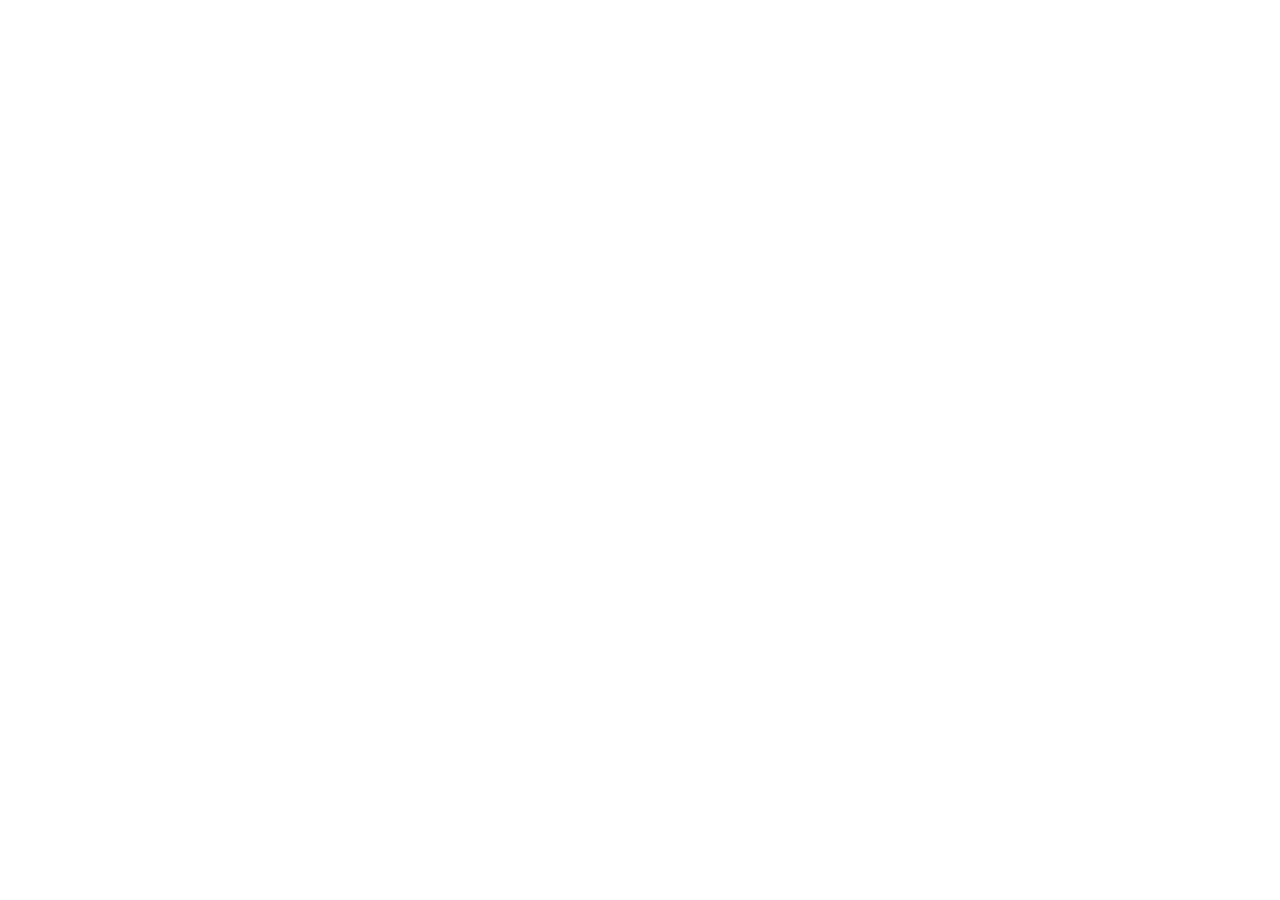
==== src/pages/cadastro.html @ 9d97c4de "adiciona estrutura básica de HTML e arquivo CSS" ====
<!DOCTYPE html>
<html lang="en">
<head>
    <meta charset="UTF-8">
    <meta name="viewport" content="width=device-width, initial-scale=1.0">
    <title>MetaMoforse</title>
</head>
<body>
    
</body>
</html>
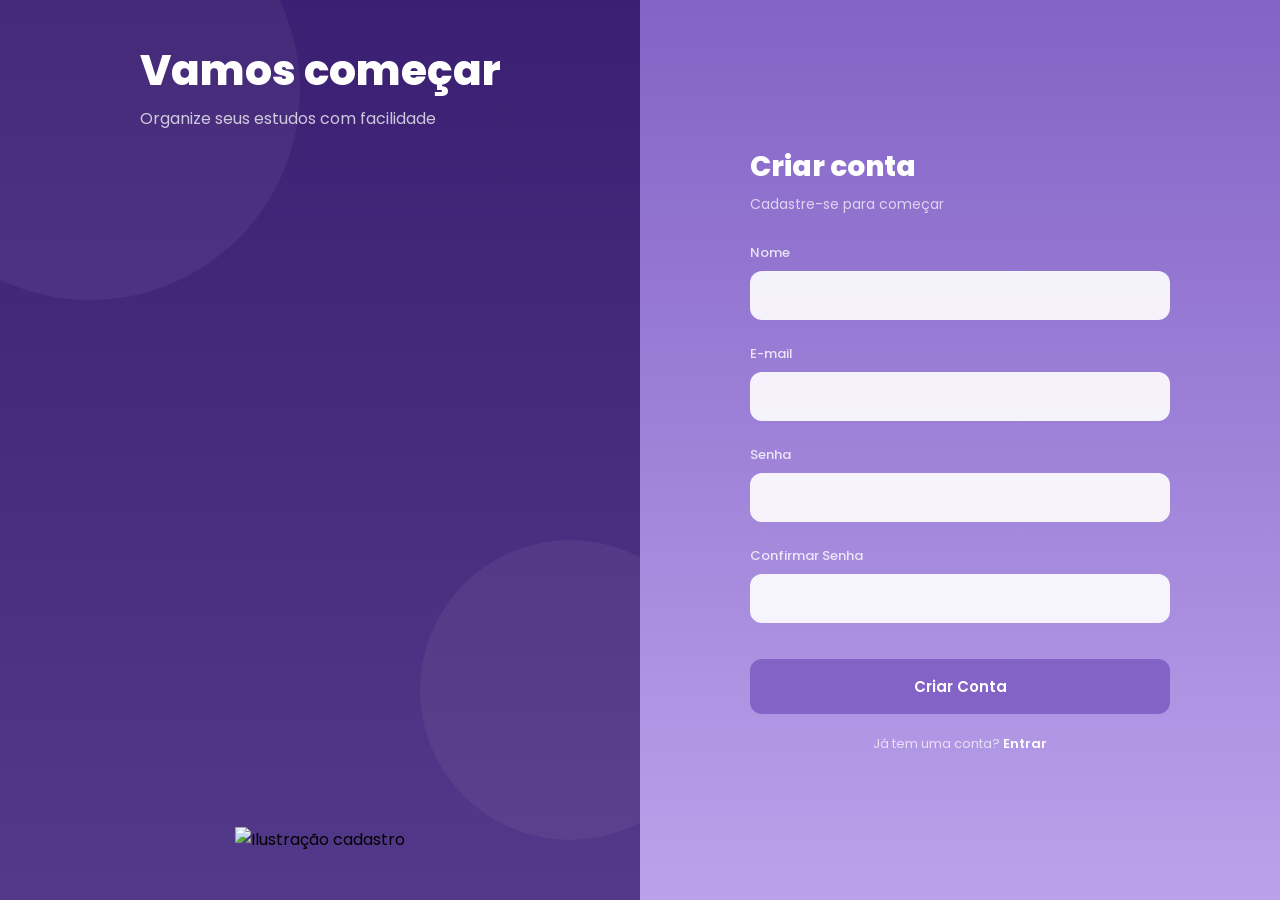
==== commit 5a78de2f: "adiciona página de cadastro com formulário e estilos CSS" ====
--- a/src/pages/cadastro.html
+++ b/src/pages/cadastro.html
@@ -1,11 +1,57 @@
 <!DOCTYPE html>
-<html lang="en">
+<html lang="pt-br">
 <head>
     <meta charset="UTF-8">
     <meta name="viewport" content="width=device-width, initial-scale=1.0">
-    <title>MetaMoforse</title>
+    <title>MetaMoforse - Criar Conta</title>
+    <link href="https://fonts.googleapis.com/css2?family=Poppins:wght@400;500;600;700;800&display=swap" rel="stylesheet">
+    <link rel="stylesheet" href="../assets/css/cadastro.css">
 </head>
 <body>
-    
+    <div class="container">
+        <!-- LADO ESQUERDO -->
+        <div class="left">
+            <div class="left-text">
+                <h1 class="left-title">Vamos começar</h1>
+                <p class="left-sub">Organize seus estudos com facilidade</p>
+            </div>
+            <div class="left-illustration">
+                <img src="assets/img/ilustracao-cadastro.png" alt="Ilustração cadastro">
+            </div>
+        </div>
+        <!-- LADO DIREITO -->
+        <div class="right">
+            <div class="form-box">
+            <h2 class="form-title">Criar conta</h2>
+            <p class="form-sub">Cadastre-se para começar</p>
+
+            <form action="" method="POST">
+                <div class="field">
+                    <label for="nome">Nome</label>
+                    <input type="text" id="nome" name="nome" required>
+                </div>
+
+                <div class="field">
+                    <label for="email">E-mail</label>
+                    <input type="email" id="email" name="email" required>
+                </div>
+
+                <div class="field">
+                    <label for="senha">Senha</label>
+                    <input type="password" id="senha" name="senha" required>
+                </div>
+
+                 <div class="field">
+                    <label for="confirmar">Confirmar Senha</label>
+                    <input type="password" id="confirmar" name="confirmar" required>
+                 </div>
+
+                <button type="submit" class="btn-criar">Criar Conta</button>
+            </form>
+
+            <p class="login-link">Já tem uma conta? <a href="login.html">Entrar</a></p>
+        </div>
+        </div>
+    </div>
 </body>
 </html>
--- a/src/assets/css/cadastro.css
+++ b/src/assets/css/cadastro.css
@@ -0,0 +1,255 @@
+* {
+  box-sizing: border-box;
+  margin: 0;
+  padding: 0;
+}
+
+body {
+  font-family: 'Poppins', sans-serif;
+  min-height: 100vh;
+}
+
+/* ── CONTAINER ── */
+.container {
+  display: flex;
+  width: 100%;
+  min-height: 100vh;
+}
+
+/* ── LADO ESQUERDO ── */
+.left {
+  width: 50%;
+  background:linear-gradient(to bottom, #3A1F72, #533989);;
+  display: flex;
+  flex-direction: column;
+  justify-content: center; /* horizontal */
+  align-items: center;     /* vertical */
+  padding: 48px;
+  position: relative;
+  overflow: hidden;
+}
+
+.left::before {
+  content: '';
+  position: absolute;
+  width: 420px;
+  height: 420px;
+  border-radius: 50%;
+  background: rgba(255, 255, 255, 0.05);
+  top: -120px;
+  left: -120px;
+}
+
+.left::after {
+  content: '';
+  position: absolute;
+  width: 300px;
+  height: 300px;
+  border-radius: 50%;
+  background: rgba(255, 255, 255, 0.05);
+  bottom: 60px;
+  right: -80px;
+}
+
+.left-text {
+  position: relative;
+  z-index: 1;
+}
+
+.left-title {
+  font-size: 42px;
+  font-weight: 800;
+  color: #fff;
+  line-height: 1.1;
+  margin-bottom: 12px;
+}
+
+.left-sub {
+  font-size: 16px;
+  color: rgba(255, 255, 255, 0.75);
+}
+ 
+.left-illustration {
+  position: relative;
+  z-index: 1;
+  flex: 1;
+  display: flex;
+  align-items: flex-end;
+  justify-content: center;
+  padding-top: 32px;
+}
+
+.left-illustration img {
+  max-width: 100%;
+  max-height: 360px;
+  object-fit: contain;
+}
+
+/* ── LADO DIREITO ── */
+.right {
+  width: 50%;
+  background:linear-gradient(to bottom, #8363C6, #BAA2EB);;
+  display: flex;
+  justify-content: center;
+  align-items: center;
+  padding:40px;
+}
+
+.form-box {
+  width: 100%;
+  max-width: 420px;
+}
+
+.form-title {
+  font-size: 28px;
+  font-weight: 800;
+  color: #fff;
+  margin-bottom: 6px;
+}
+
+.form-sub {
+  font-size: 14px;
+  color: rgba(255, 255, 255, 0.7);
+  margin-bottom: 28px;
+}
+
+/* ── CAMPOS ── */
+.field {
+  margin-bottom: 24px;
+}
+
+.field label {
+  display: block;
+  font-size: 13px;
+  color: rgba(255, 255, 255, 0.8);
+  margin-bottom: 8px;
+  font-weight: 500;
+}
+
+.field input {
+  width: 100%;
+  padding: 14px 18px;
+  border-radius: 12px;
+  border: none;
+  background: rgba(255, 255, 255, 0.9);
+  font-family: 'Poppins', sans-serif;
+  font-size: 14px;
+  color: #1a1a2e;
+  outline: none;
+  transition: background 0.2s, box-shadow 0.2s;
+}
+
+.field input:focus {
+  background: #fff;
+  box-shadow: 0 0 0 3px rgba(255, 255, 255, 0.3);
+}
+
+/* ── BOTÃO ── */
+.btn-criar {
+  width: 100%;
+  padding: 16px;
+  margin-top: 12px;
+  background: #8363C6;
+  color: #fff;
+  border: none;
+  border-radius: 12px;
+  font-family: 'Poppins', sans-serif;
+  font-size: 15px;
+  font-weight: 600;
+  cursor: pointer;
+  transition: background 0.2s;
+}
+
+.btn-criar:hover {
+  background: #BAA2EB;
+}
+
+/* ── LINK LOGIN ── */
+.login-link {
+  text-align: center;
+  margin-top: 20px;
+  font-size: 13px;
+  color: rgba(255, 255, 255, 0.7);
+}
+
+.login-link a {
+  color: #fff;
+  font-weight: 600;
+  text-decoration: none;
+}
+.login-link a:hover {
+  text-decoration: underline;
+}
+
+/* ── RESPONSIVO ── */
+/*Tablets / telas médias */
+@media (max-width: 1024px) {
+  .left-title {
+    font-size: 32px;
+  }
+
+  .left-sub {
+    font-size: 14px;
+  }
+
+  .form-box {
+    max-width: 380px;
+  }
+}
+
+@media (max-width: 900px) {
+  .container {
+    flex-direction: column;
+  }
+
+  .left,
+  .right {
+    width: 100%;
+  }
+
+  .left {
+    align-items: flex-start;
+    padding: 32px;
+  }
+
+  .right {
+    padding: 32px;
+  }
+}
+
+/* Celulares */
+@media (max-width: 600px) {
+  .left {
+    padding: 24px;
+  }
+
+  .left-title {
+    font-size: 26px;
+  }
+
+  .left-sub {
+    font-size: 13px;
+  }
+
+  .right {
+    padding: 24px;
+  }
+
+  .form-box {
+    max-width: 100%;
+  }
+
+  .field input {
+    padding: 14px;
+  }
+
+  .btn-criar {
+    padding: 14px;
+  }
+}
+
+@media (max-width: 600px) {
+  .left-illustration {
+    display: none;
+  }
+}
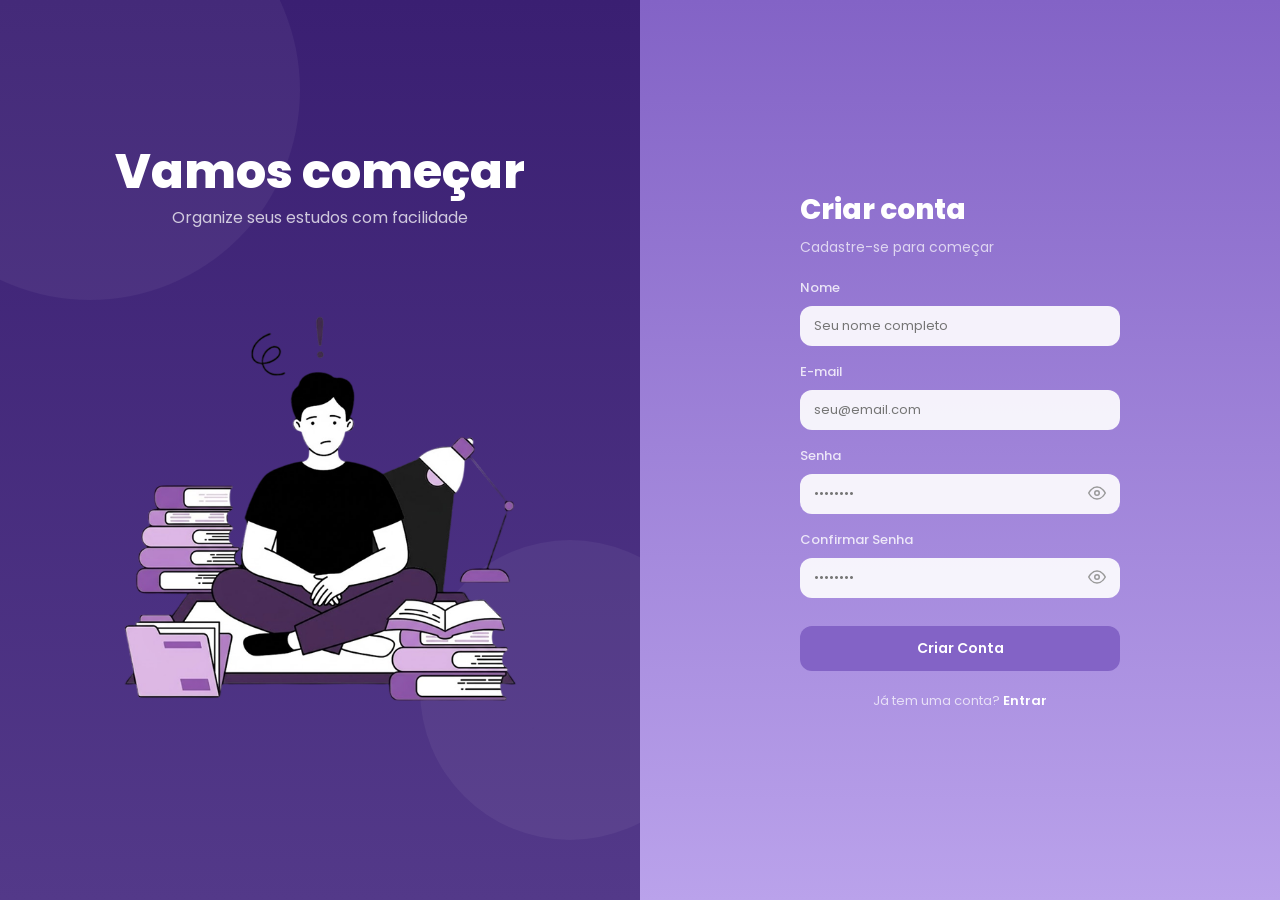
==== commit bbd72445: "Página de cadastro" ====
--- a/src/pages/cadastro.html
+++ b/src/pages/cadastro.html
@@ -16,11 +16,15 @@
                 <p class="left-sub">Organize seus estudos com facilidade</p>
             </div>
             <div class="left-illustration">
-                <img src="assets/img/ilustracao-cadastro.png" alt="Ilustração cadastro">
+                <img src="../assets/images/cadastro.png" alt="Ilustração cadastro">
             </div>
         </div>
         <!-- LADO DIREITO -->
         <div class="right">
+            <!-- Logo para mobile/tablet -->
+            <div class="mobile-logo">
+                <img src="../assets/images/logo.png" alt="MetaMoforse">
+             </div>
             <div class="form-box">
             <h2 class="form-title">Criar conta</h2>
             <p class="form-sub">Cadastre-se para começar</p>
@@ -28,22 +32,50 @@
             <form action="" method="POST">
                 <div class="field">
                     <label for="nome">Nome</label>
-                    <input type="text" id="nome" name="nome" required>
+                    <input type="text" id="nome" name="nome" placeholder="Seu nome completo" required>
                 </div>
 
                 <div class="field">
                     <label for="email">E-mail</label>
-                    <input type="email" id="email" name="email" required>
+                    <input type="email" id="email" name="email" placeholder="seu@email.com" required>
                 </div>
 
                 <div class="field">
                     <label for="senha">Senha</label>
-                    <input type="password" id="senha" name="senha" required>
+                    <div class="input-senha">
+                    <input type="password" id="senha" name="senha" placeholder="••••••••" required>
+
+                    <button type="button" class="toggle-senha" onclick="toggleSenha('senha', this)">
+                                <svg class="icone-olho" xmlns="http://www.w3.org/2000/svg" viewBox="0 0 24 24">
+                                    <path d="M1 12s4-8 11-8 11 8 11 8-4 8-11 8-11-8-11-8z"/>
+                                    <circle cx="12" cy="12" r="3"/>
+                                </svg>
+
+                                <svg class="icone-olho-fechado oculto" xmlns="http://www.w3.org/2000/svg" viewBox="0 0 24 24">
+                                    <path d="M17.94 17.94A10.07 10.07 0 0 1 12 20c-7 0-11-8-11-8"/>
+                                    <line x1="1" y1="1" x2="23" y2="23"/>
+                                </svg>
+                        </button>
+                    </div>
                 </div>
 
                  <div class="field">
                     <label for="confirmar">Confirmar Senha</label>
-                    <input type="password" id="confirmar" name="confirmar" required>
+                    <div class="input-senha">
+                    <input type="password" id="confirmar" name="confirmar" placeholder="••••••••"required>
+
+                    <button type="button" class="toggle-senha" onclick="toggleSenha('confirmar', this)">
+                                <svg class="icone-olho" xmlns="http://www.w3.org/2000/svg" viewBox="0 0 24 24">
+                                    <path d="M1 12s4-8 11-8 11 8 11 8-4 8-11 8-11-8-11-8z"/>
+                                    <circle cx="12" cy="12" r="3"/>
+                                </svg>
+
+                                <svg class="icone-olho-fechado oculto" xmlns="http://www.w3.org/2000/svg" viewBox="0 0 24 24">
+                                    <path d="M17.94 17.94A10.07 10.07 0 0 1 12 20c-7 0-11-8-11-8"/>
+                                    <line x1="1" y1="1" x2="23" y2="23"/>
+                                </svg>
+                        </button>
+                    </div>
                  </div>
 
                 <button type="submit" class="btn-criar">Criar Conta</button>
@@ -53,5 +85,22 @@
         </div>
         </div>
     </div>
+    <script>
+        function toggleSenha(inputId, btn) {
+            const input = document.getElementById(inputId);
+            const aberto = btn.querySelector('.icone-olho');
+            const fechado = btn.querySelector('.icone-olho-fechado');
+
+            if (input.type === 'password') {
+                input.type = 'text';
+                aberto.classList.add('oculto');
+                fechado.classList.remove('oculto');
+            } else {
+                input.type = 'password';
+                aberto.classList.remove('oculto');
+                fechado.classList.add('oculto');
+            }
+        }
+    </script>
 </body>
 </html>
--- a/src/assets/css/cadastro.css
+++ b/src/assets/css/cadastro.css
@@ -4,29 +4,35 @@
   padding: 0;
 }
 
+html, body {
+  width: 100%;
+  min-height: 100dvh;
+  overflow-x: hidden;
+}
+
 body {
   font-family: 'Poppins', sans-serif;
-  min-height: 100vh;
 }
 
 /* ── CONTAINER ── */
 .container {
   display: flex;
   width: 100%;
-  min-height: 100vh;
-}
-
-/* ── LADO ESQUERDO ── */
+  min-height: 100dvh;
+}
+
+/* ── LADO ESQUERDO (Desktop) ── */
 .left {
   width: 50%;
-  background:linear-gradient(to bottom, #3A1F72, #533989);;
+  background: linear-gradient(to bottom, #3A1F72, #533989);
   display: flex;
   flex-direction: column;
-  justify-content: center; /* horizontal */
-  align-items: center;     /* vertical */
+  justify-content: center;
+  align-items: center;
   padding: 48px;
   position: relative;
   overflow: hidden;
+  gap: 24px;
 }
 
 .left::before {
@@ -38,6 +44,7 @@
   background: rgba(255, 255, 255, 0.05);
   top: -120px;
   left: -120px;
+  pointer-events: none;
 }
 
 .left::after {
@@ -49,19 +56,23 @@
   background: rgba(255, 255, 255, 0.05);
   bottom: 60px;
   right: -80px;
+  pointer-events: none;
 }
 
 .left-text {
-  position: relative;
-  z-index: 1;
+  display: flex;
+  flex-direction: column;
+  justify-content: flex-start;
+  width: 100%;
+  text-align: center;
 }
 
 .left-title {
-  font-size: 42px;
+  font-size: 48px;
   font-weight: 800;
   color: #fff;
   line-height: 1.1;
-  margin-bottom: 12px;
+  margin-bottom: 6px;
 }
 
 .left-sub {
@@ -72,32 +83,31 @@
 .left-illustration {
   position: relative;
   z-index: 1;
-  flex: 1;
-  display: flex;
-  align-items: flex-end;
+  display: flex;
+  align-items: center;
   justify-content: center;
-  padding-top: 32px;
+  width: 100%;
 }
 
 .left-illustration img {
   max-width: 100%;
-  max-height: 360px;
   object-fit: contain;
+  max-height: clamp(400px, 60vh, 500px);
 }
 
 /* ── LADO DIREITO ── */
 .right {
   width: 50%;
-  background:linear-gradient(to bottom, #8363C6, #BAA2EB);;
+  background: linear-gradient(to bottom, #8363C6, #BAA2EB);
   display: flex;
   justify-content: center;
   align-items: center;
-  padding:40px;
+  padding: 40px;
 }
 
 .form-box {
   width: 100%;
-  max-width: 420px;
+  max-width: 320px;
 }
 
 .form-title {
@@ -110,12 +120,12 @@
 .form-sub {
   font-size: 14px;
   color: rgba(255, 255, 255, 0.7);
-  margin-bottom: 28px;
+  margin-bottom: 20px;
 }
 
 /* ── CAMPOS ── */
 .field {
-  margin-bottom: 24px;
+  margin-bottom: 16px;
 }
 
 .field label {
@@ -128,12 +138,12 @@
 
 .field input {
   width: 100%;
-  padding: 14px 18px;
+  padding: 10px 14px;
   border-radius: 12px;
   border: none;
   background: rgba(255, 255, 255, 0.9);
   font-family: 'Poppins', sans-serif;
-  font-size: 14px;
+  font-size: 13px;
   color: #1a1a2e;
   outline: none;
   transition: background 0.2s, box-shadow 0.2s;
@@ -144,17 +154,49 @@
   box-shadow: 0 0 0 3px rgba(255, 255, 255, 0.3);
 }
 
+/* SENHA COM ÍCONE */
+.input-senha {
+  position: relative;
+  display: flex;
+  align-items: center;
+}
+
+.input-senha input {
+  padding-right: 50px;
+}
+
+.toggle-senha {
+  position: absolute;
+  right: 14px;
+  background: none;
+  border: none;
+  cursor: pointer;
+  color: #999;
+}
+
+.toggle-senha svg {
+  width: 18px;
+  height: 18px;
+  stroke: currentColor;
+  fill: none;
+  stroke-width: 2;
+}
+
+.oculto {
+  display: none;
+}
+
 /* ── BOTÃO ── */
 .btn-criar {
   width: 100%;
-  padding: 16px;
+  padding: 12px;
   margin-top: 12px;
   background: #8363C6;
   color: #fff;
   border: none;
   border-radius: 12px;
   font-family: 'Poppins', sans-serif;
-  font-size: 15px;
+  font-size: 14px;
   font-weight: 600;
   cursor: pointer;
   transition: background 0.2s;
@@ -181,75 +223,90 @@
   text-decoration: underline;
 }
 
-/* ── RESPONSIVO ── */
-/*Tablets / telas médias */
-@media (max-width: 1024px) {
-  .left-title {
-    font-size: 32px;
-  }
-
-  .left-sub {
-    font-size: 14px;
-  }
-
-  .form-box {
-    max-width: 380px;
-  }
-}
-
+/*-- RESPONSIVO --*/
+/* Logo mobile/tablet - escondida por padrão */
+.mobile-logo {
+    display: none;
+    margin-bottom: 32px;
+    text-align: left; /* ← alterado */
+    width: 100%;
+}
+
+.mobile-logo img {
+    max-width: 200px;
+    height: auto;
+    display: block;
+    margin: 0; /* ← removido o auto */
+}
+
+/* Tablets e celulares */
 @media (max-width: 900px) {
-  .container {
-    flex-direction: column;
-  }
-
-  .left,
-  .right {
-    width: 100%;
-  }
-
-  .left {
-    align-items: flex-start;
-    padding: 32px;
-  }
-
-  .right {
-    padding: 32px;
-  }
-}
-
-/* Celulares */
-@media (max-width: 600px) {
-  .left {
-    padding: 24px;
-  }
-
-  .left-title {
-    font-size: 26px;
-  }
-
-  .left-sub {
-    font-size: 13px;
-  }
-
-  .right {
-    padding: 24px;
-  }
-
-  .form-box {
-    max-width: 100%;
-  }
-
-  .field input {
-    padding: 14px;
-  }
-
-  .btn-criar {
-    padding: 14px;
-  }
-}
-
-@media (max-width: 600px) {
-  .left-illustration {
-    display: none;
-  }
-}
+    .container {
+        flex-direction: column;
+        min-height: 100dvh;
+    }
+
+    /* Esconde a parte esquerda */
+    .left {
+        display: none;
+    }
+
+    /* Lado direito: Mantém centralizado na tela */
+    .right {
+        width: 100%;
+        flex: 1;
+        flex-direction: column;
+        justify-content: center;
+        align-items: center; /* Mantém tudo centralizado na tela */
+        padding: 24px 24px 32px
+    }
+
+    /* Mostra a logo e a alinha com o form-box */
+    .mobile-logo {
+        display: block;
+        margin-bottom: 16px;
+        
+        /* AQUI ESTÁ O TRUQUE: A logo ocupa o mesmo espaço do form */
+        width: 100%;
+        max-width: 360px; 
+        margin-left: auto;
+        margin-right: auto;
+        text-align: left; /* Alinha o conteúdo (logo) à esquerda desse bloco */
+    }
+    
+    .mobile-logo img {
+        max-width: 160px;
+        display: block;
+        margin: 0; /* Remove margens para encostar na esquerda do bloco */
+    }
+
+    /* Formulário */
+    .form-box {
+        max-width: 360px;
+        width: 100%;
+        /* Text-align left garante que título e inputs comecem na mesma linha da logo */
+        text-align: left; 
+    }
+
+    .form-title { 
+        font-size: 28px; 
+        text-align: left; 
+    }
+    
+    .form-sub { 
+        font-size: 14px; 
+        text-align: left; 
+        margin-bottom: 24px; 
+    }
+    
+    .field input,
+    .btn-criar {
+        padding: 14px;
+        font-size: 14px;
+    }
+
+    .login-link {
+        margin-top: 24px;
+        text-align: left; /* Alinha o link também */
+    }
+}
